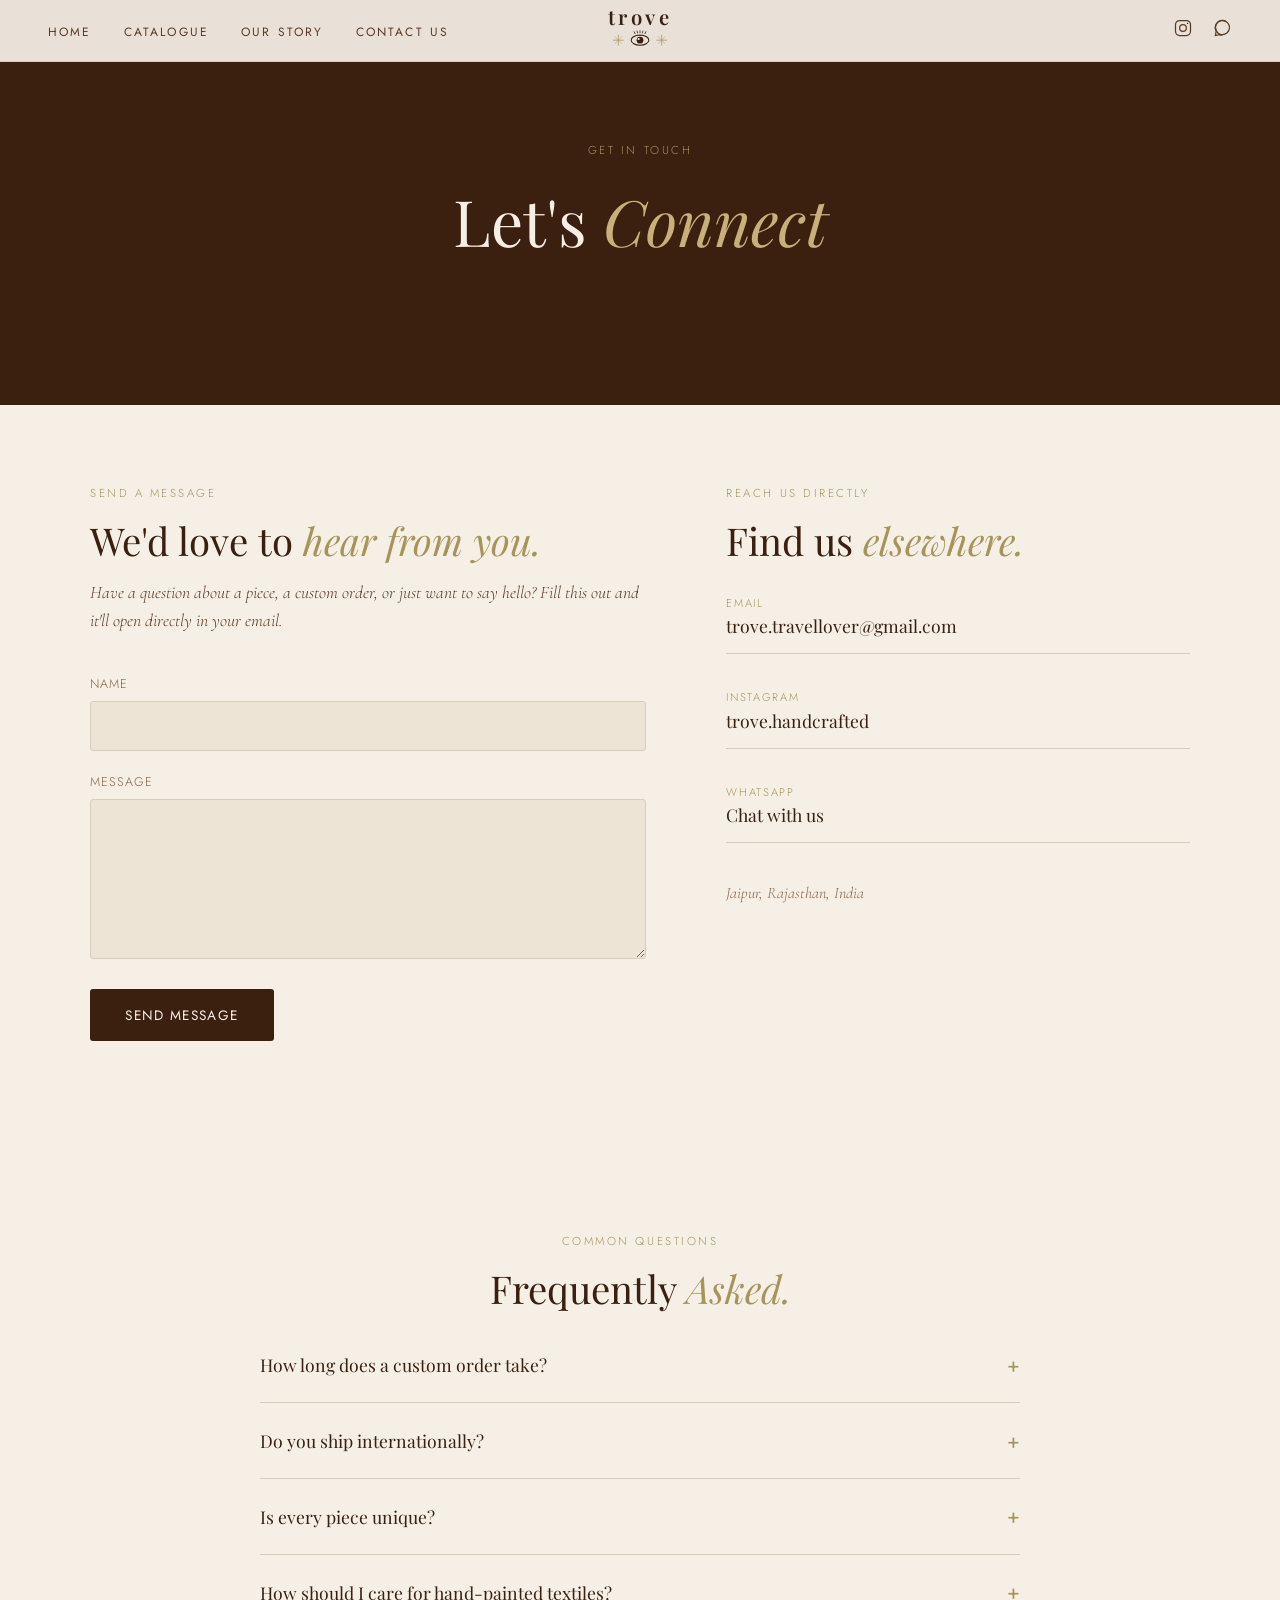
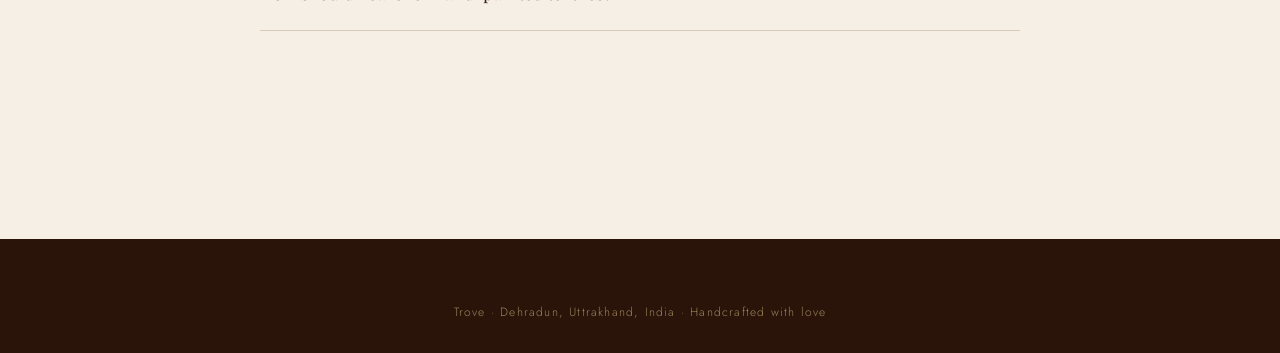
==== contact.html @ 2170daee "Trove website" ====
<!DOCTYPE html>
<html lang="en">

<head>
    <meta charset="UTF-8">
    <meta name="viewport" content="width=device-width, initial-scale=1.0">
    <title>Contact — Trove</title>
    <link
        href="https://fonts.googleapis.com/css2?family=Playfair+Display:ital,wght@0,400;0,500;0,600;1,400;1,500&family=Cormorant+Garamond:ital@0;1&family=Jost:wght@300;400;500&display=swap"
        rel="stylesheet">
    <link rel="stylesheet" href="css/style.css">
</head>

<body>

    <nav>
        <div class="nav-left">
            <button class="hamburger" onclick="toggleMenu()" aria-label="Menu">
                <span></span><span></span><span></span>
            </button>
            <ul class="nav-links">
                <li><a href="index.html">Home</a></li>
                <li><a href="shop.html">Catalogue</a></li>
                <li><a href="about.html">Our Story</a></li>
                <li><a href="contact.html">Contact us</a></li>
            </ul>
        </div>
        <div class="nav-logo">
            <svg viewBox="0 0 190 68" xmlns="http://www.w3.org/2000/svg" fill="none">
                <text x="95" y="30" text-anchor="middle" font-family="'Playfair Display', serif" font-size="30"
                    font-weight="600" fill="#3B1F0F" letter-spacing="5">trove</text>
                <ellipse cx="95" cy="52" rx="13" ry="7.5" stroke="#3B1F0F" stroke-width="1.6" />
                <circle cx="95" cy="52" r="5" fill="#3B1F0F" />
                <circle cx="93" cy="50.2" r="1.5" fill="white" />
                <line x1="88" y1="43" x2="86" y2="39" stroke="#3B1F0F" stroke-width="1.2" />
                <line x1="91.5" y1="42" x2="90.5" y2="38" stroke="#3B1F0F" stroke-width="1.2" />
                <line x1="95" y1="41.5" x2="95" y2="37.5" stroke="#3B1F0F" stroke-width="1.2" />
                <line x1="98.5" y1="42" x2="99.5" y2="38" stroke="#3B1F0F" stroke-width="1.2" />
                <line x1="102" y1="43" x2="104" y2="39" stroke="#3B1F0F" stroke-width="1.2" />
                <g transform="translate(63,52)">
                    <line x1="0" y1="-8" x2="0" y2="8" stroke="#A8945A" stroke-width="1.1" />
                    <line x1="-8" y1="0" x2="8" y2="0" stroke="#A8945A" stroke-width="1.1" />
                    <line x1="-5.5" y1="-5.5" x2="5.5" y2="5.5" stroke="#A8945A" stroke-width="0.7" />
                    <line x1="5.5" y1="-5.5" x2="-5.5" y2="5.5" stroke="#A8945A" stroke-width="0.7" />
                </g>
                <g transform="translate(127,52)">
                    <line x1="0" y1="-8" x2="0" y2="8" stroke="#A8945A" stroke-width="1.1" />
                    <line x1="-8" y1="0" x2="8" y2="0" stroke="#A8945A" stroke-width="1.1" />
                    <line x1="-5.5" y1="-5.5" x2="5.5" y2="5.5" stroke="#A8945A" stroke-width="0.7" />
                    <line x1="5.5" y1="-5.5" x2="-5.5" y2="5.5" stroke="#A8945A" stroke-width="0.7" />
                </g>
            </svg>
        </div>
        <div class="nav-right">
            <a href="https://www.instagram.com/trove.handcrafted?igsh=MTFneTEycXBneXQxdQ==" target="_blank"
                aria-label="Trove on Instagram">
                <svg class="nav-icon" viewBox="0 0 24 24" fill="none" stroke="currentColor" stroke-width="1.8">
                    <rect x="3" y="3" width="18" height="18" rx="5" />
                    <circle cx="12" cy="12" r="4" />
                    <circle cx="17.5" cy="6.5" r="0.8" fill="currentColor" stroke="none" />
                </svg>
            </a>
            <a href="https://wa.me/917217092030" target="_blank" aria-label="Trove on WhatsApp">
                <svg class="nav-icon" viewBox="0 0 24 24" fill="none" stroke="currentColor" stroke-width="1.8">
                    <path d="M21 11.5a8.5 8.5 0 1 1-3.8-7.1" />
                    <path d="M21 11.5c0-4.7-3.8-8.5-8.5-8.5a8.5 8.5 0 0 0-7.4 12.7L4 21l5.4-1.1a8.5 8.5 0 0 0 3.1.6" />

                </svg>
            </a>
        </div>
    </nav>

    <div class="mobile-menu" id="mobileMenu">
        <a href="index.html">Home</a>
        <a href="shop.html">Catalogue</a>
        <a href="about.html">Our Story</a>
        <a href="contact.html">Contact us</a>
    </div>

    <section class="contact-hero">
        <span class="contact-hero-eyebrow">Get in Touch</span>
        <h1 class="contact-hero-title">Let's <em>Connect</em></h1>
    </section>

    <main class="contact-page">

        <div class="contact-grid">

            <div class="contact-form-col">
                <span class="contact-label">Send a Message</span>
                <h2 class="contact-heading">We'd love to <em>hear from you.</em></h2>
                <p class="contact-intro">Have a question about a piece, a custom order, or just want to say hello? Fill
                    this out and it'll open directly in your email.</p>

                <form id="contactForm" class="contact-form">
                    <div class="form-group">
                        <label for="contactName">Name</label>
                        <input type="text" id="contactName" name="name" required>
                    </div>

                    <!-- <div class="form-group">
                        <label for="contactEmail">Your Email</label>
                        <input type="email" id="contactEmail" name="email" required>
                    </div> -->

                    <div class="form-group">
                        <label for="contactMessage">Message</label>
                        <textarea id="contactMessage" name="message" rows="6" required></textarea>
                    </div>

                    <button type="submit" class="contact-submit-btn">Send Message</button>
                </form>
            </div>

            <div class="contact-info-col">
                <span class="contact-label">Reach Us Directly</span>
                <h2 class="contact-heading">Find us <em>elsewhere.</em></h2>

                <div class="contact-links">
                    <a href="mailto:trove.travellover@gmail.com" class="contact-link-item">
                        <span class="contact-link-label">Email</span>
                        <span class="contact-link-value">trove.travellover@gmail.com</span>
                    </a>

                    <a href="https://www.instagram.com/trove.handcrafted?igsh=MTFneTEycXBneXQxdQ==" target="_blank"
                        class="contact-link-item">
                        <span class="contact-link-label">Instagram</span>
                        <span class="contact-link-value">trove.handcrafted</span>
                    </a>

                    <a href="https://wa.me/917217092030" target="_blank" class="contact-link-item">
                        <span class="contact-link-label">WhatsApp</span>
                        <span class="contact-link-value">Chat with us</span>
                    </a>
                </div>

                <p class="contact-location">Jaipur, Rajasthan, India</p>
            </div>

        </div>

        <section class="faq-section">
            <span class="contact-label" style="text-align:center; display:block;">Common Questions</span>
            <h2 class="contact-heading faq-heading">Frequently <em>Asked.</em></h2>

            <div class="faq-list">

                <div class="faq-item">
                    <button class="faq-question">
                        <span>How long does a custom order take?</span>
                        <span class="faq-icon">+</span>
                    </button>
                    <div class="faq-answer">
                        <p>Each custom piece is handcrafted with care. Custom orders typically take 2-3 weeks to
                            complete, depending on the design, level of detail and current order
                            volume. We'll always confirm an estimated timeline with you before starting.</p>
                    </div>
                </div>

                <div class="faq-item">
                    <button class="faq-question">
                        <span>Do you ship internationally?</span>
                        <span class="faq-icon">+</span>
                    </button>
                    <div class="faq-answer">
                        <p>Yes, we ship across India and internationally. Shipping costs and timelines vary by location
                            and are calculated at checkout
                            - reach out to us directly and we'll share the details for your area.</p>
                    </div>
                </div>

                <div class="faq-item">
                    <button class="faq-question">
                        <span>Is every piece unique?</span>
                        <span class="faq-icon">+</span>
                    </button>
                    <div class="faq-answer">
                        <p>Absolutely. Every Trove piece is hand-painted and handcrafted, so slight variations in color
                            and brushstrokes make each creation one of a kind.</p>
                    </div>
                </div>

                <div class="faq-item">
                    <button class="faq-question">
                        <span>How should I care for hand-painted textiles?</span>
                        <span class="faq-icon">+</span>
                    </button>
                    <div class="faq-answer">
                        <p>We recommend gentle spot cleaning or hand washing with mild detergent. Avoid harsh chemicals
                            and bleach. Also avoid direct sunlight for long
                            periods and always air dry in shade to preserve the colours and print.</p>
                    </div>
                </div>

            </div>
        </section>

    </main>

    <footer>
        <p class="contact-footer-text">Trove · Dehradun, Uttrakhand, India · Handcrafted with love</p>
    </footer>

    <script src="js/main.js"></script>
    <script>
        document.getElementById('contactForm').addEventListener('submit', function (e) {
            e.preventDefault();

            const name = document.getElementById('contactName').value;
            const email = document.getElementById('contactEmail').value;
            const message = document.getElementById('contactMessage').value;

            const subject = `New message from ${name} via Trove website`;
            const body = `Name: ${name}\nEmail: ${email}\n\nMessage:\n${message}`;

            const mailtoLink = `mailto:hello@trove-placeholder.com?subject=${encodeURIComponent(subject)}&body=${encodeURIComponent(body)}`;

            window.location.href = mailtoLink;
        });
    </script>

    <script>
        document.querySelectorAll('.faq-question').forEach(button => {
            button.addEventListener('click', () => {
                const item = button.closest('.faq-item');
                const isOpen = item.classList.contains('open');

                // Close any other open FAQ item first (optional accordion-style behavior)
                document.querySelectorAll('.faq-item.open').forEach(openItem => {
                    if (openItem !== item) openItem.classList.remove('open');
                });

                item.classList.toggle('open', !isOpen);
            });
        });
    </script>

</body>

</html>
---- css/style.css ----
*,
  *::before,
  *::after {
      box-sizing: border-box;
      margin: 0;
      padding: 0;
  }

  :root {
      --brown: #3B1F0F;
      --brown-mid: #5C3A20;
      --brown-light: #8B6344;
      --cream: #F5EFE6;
      --cream-dark: #EDE4D5;
      --cream-deeper: #D9CCBA;
      --gold: #A8945A;
      --gold-light: #C9B07A;
      --mauve: #8B5E6E;
      --mauve-dark: #6B3F50;
      --blush: #D4A898;
      --blush-light: #EDD5CA;
      --text-dark: #2A140A;
      --text-mid: #5C3A20;
      --text-muted: #8B6344;
  }

  html,
  body {
      overflow-x: hidden;
      max-width: 100%;
  }

  html {
      scroll-behavior: smooth;
  }

  body {
      background: var(--cream);
      color: var(--text-dark);
      font-family: 'Jost', sans-serif;
      font-weight: 300;
      overflow-x: hidden;
  }

  /* NAV */
  nav {
      position: fixed;
      top: 0;
      left: 0;
      right: 0;
      z-index: 100;
      display: flex;
      align-items: center;
      justify-content: space-between;
      padding: 1.1rem 3rem;
      background: rgba(245, 239, 230, 0.94);
      backdrop-filter: blur(10px);
      border-bottom: 1px solid var(--cream-deeper);
  }

  .nav-links {
      display: flex;
      gap: 2rem;
      list-style: none;
  }

  .nav-links a {
      text-decoration: none;
      font-family: 'Jost', sans-serif;
      font-weight: 400;
      font-size: 0.75rem;
      letter-spacing: 0.18em;
      text-transform: uppercase;
      color: var(--brown-mid);
      transition: color 0.3s;
  }

  .nav-links a:hover {
      color: var(--gold);
  }

  .nav-logo {
      position: absolute;
      left: 50%;
      transform: translateX(-50%);
  }

  .nav-logo svg {
      height: 46px;
      width: auto;
  }

  .nav-right {
      display: flex;
      gap: 1.2rem;
      align-items: center;
  }

  .nav-icon {
      width: 20px;
      height: 20px;
      stroke: var(--brown-mid);
      stroke-width: 1.5;
      fill: none;
      cursor: pointer;
      transition: stroke 0.3s;
  }

  .nav-icon:hover {
      stroke: var(--gold);
  }

  .hamburger {
      display: none;
      flex-direction: column;
      gap: 5px;
      cursor: pointer;
      padding: 4px;
      background: none;
      border: none;
  }

  .hamburger span {
      display: block;
      width: 22px;
      height: 1.5px;
      background: var(--brown-mid);
      transition: all 0.3s;
  }

  .mobile-menu {
      display: none;
      position: fixed;
      top: 72px;
      left: 0;
      right: 0;
      background: var(--cream);
      border-top: 1px solid var(--cream-deeper);
      padding: 1.5rem 2rem 2rem;
      z-index: 99;
      flex-direction: column;
      gap: 0;
  }

  .mobile-menu.open {
      display: flex;
  }

  .mobile-menu a {
      text-decoration: none;
      font-family: 'Jost', sans-serif;
      font-size: 0.88rem;
      letter-spacing: 0.15em;
      text-transform: uppercase;
      color: var(--brown-mid);
      padding: 0.9rem 0;
      border-bottom: 1px solid var(--cream-deeper);
  }

  /* HERO */
  .hero::before {
      content: '';
      position: absolute;
      inset: 0;
      background: var(--brown);
      z-index: 1;
  }




  .hero {
      min-height: 100vh;
      position: relative;
      display: grid;
      grid-template-columns: 1fr;
      padding-top: 0;
  }

  .hero-left {
      min-height: 100vh;
      width: 100%;
      display: flex;
      flex-direction: column;
      justify-content: center;
      align-items: center;
      text-align: center;
      position: relative;
      z-index: 2;
      padding: 8rem 4rem 6rem 5rem;
      overflow: hidden;
  }




  /* .hero-left::before {
      content: '';
      position: absolute;
      top: -80px;
      right: -80px;
      width: 340px;
      height: 340px;
      border-radius: 50%;
      background: var(--brown-mid);
      opacity: 0.35;
  } */

  .hero-eyebrow {
      font-family: 'Jost', sans-serif;
      font-weight: 400;
      font-size: 0.68rem;
      letter-spacing: 0.35em;
      text-transform: uppercase;
      color: var(--gold-light);
      margin-bottom: 1.4rem;
      position: relative;
      z-index: 1;
  }

  .hero-title {
      font-family: 'Playfair Display', serif;
      font-weight: 400;
      font-size: clamp(4rem, 5.5vw, 5.5rem);
      line-height: 1.1;
      color: var(--cream);
      margin-bottom: 1.8rem;
      position: relative;
      z-index: 1;
  }

  .hero-title em {
      font-style: italic;
      color: var(--gold-light);
  }

  .hero-desc {
      font-family: 'Cormorant Garamond', serif;
      font-size: 1.15rem;
      line-height: 1.85;
      color: rgba(245, 239, 230, 0.68);
      max-width: 360px;
      margin-bottom: 2.8rem;
      position: relative;
      z-index: 1;
  }

  .btn-outline {
      display: inline-block;
      padding: 0.85rem 2.5rem;
      background: transparent;
      border: 1px solid var(--gold);
      color: var(--gold-light);
      font-family: 'Jost', sans-serif;
      font-weight: 400;
      font-size: 0.72rem;
      letter-spacing: 0.22em;
      text-transform: uppercase;
      text-decoration: none;
      cursor: pointer;
      transition: all 0.4s;
      position: relative;
      z-index: 1;
  }

  .btn-outline:hover {
      background: var(--gold);
      color: var(--brown);
  }

  .btn-dark {
      display: inline-block;
      padding: 0.85rem 2.5rem;
      background: var(--brown);
      color: var(--cream);
      font-family: 'Jost', sans-serif;
      font-weight: 400;
      font-size: 0.72rem;
      letter-spacing: 0.22em;
      text-transform: uppercase;
      text-decoration: none;
      cursor: pointer;
      transition: all 0.4s;
      border: none;
  }

  .btn-dark:hover {
      background: var(--brown-mid);
  }

  /* Hero image side */
  .hero-right {
      position: relative;
      overflow: hidden;
  }

  .hero-right img {
      width: 100%;
      height: 100%;
      object-fit: cover;
      object-position: center;
      display: block;
  }

  .hero-label {
      position: absolute;
      bottom: 2.5rem;
      left: 2.5rem;
      right: 2.5rem;
      background: rgba(59, 31, 15, 0.82);
      backdrop-filter: blur(4px);
      padding: 1.2rem 1.5rem;
  }

  .hero-label-name {
      font-family: 'Playfair Display', serif;
      font-size: 1.1rem;
      color: var(--cream);
      margin-bottom: 0.2rem;
  }

  .hero-label-detail {
      font-family: 'Jost', sans-serif;
      font-size: 0.68rem;
      letter-spacing: 0.15em;
      text-transform: uppercase;
      color: var(--gold-light);
  }

  /* MARQUEE */
  .marquee-strip {
      background: #A8945A;
      padding: 0.9rem 0;
      overflow: hidden;
      white-space: nowrap;
      width: 100%;
      max-width: 100vw;
  }

  .marquee-inner {
      display: inline-flex;
      animation: marquee 20s linear infinite;
  }

  .marquee-item {
      font-family: 'Cormorant Garamond', serif;
      font-size: 0.95rem;
      font-style: italic;
      color: #3B1F0F;
      letter-spacing: 0.05em;
      padding: 0 2.5rem;
  }

  .marquee-dot {
      color: #3B1F0F;
      padding: 0 0.4rem;
      font-size: 0.55rem;
      vertical-align: middle;
  }

  @keyframes marquee {
      from {
          transform: translateX(0);
      }

      to {
          transform: translateX(-50%);
      }
  }

  /* COMMONS */
  section {
      padding: 6rem 0;
  }

  .container {
      max-width: 1200px;
      margin: 0 auto;
      padding: 0 2rem;
  }

  .section-header {
      text-align: center;
      margin-bottom: 4rem;
  }

  .section-eyebrow {
      font-family: 'Jost', sans-serif;
      font-size: 0.66rem;
      letter-spacing: 0.32em;
      text-transform: uppercase;
      color: var(--gold);
      margin-bottom: 0.9rem;
      display: block;
  }

  .section-title {
      font-family: 'Playfair Display', serif;
      font-weight: 400;
      font-size: clamp(1.8rem, 3.5vw, 2.8rem);
      color: var(--brown);
      line-height: 1.2;
  }

  .section-title em {
      font-style: italic;
      color: var(--brown-light);
  }

  .section-title span {
      display: block;
  }

  @media (max-width:768px) {

      .line1 {
          font-size: 1.15rem;
      }

      .line2 {
          font-size: 1.6rem;
      }

  }

  /* COLLECTIONS */
  .collections {
      background: var(--cream);
  }

  .collections-grid {
      display: grid;
      grid-template-columns: repeat(5, 1fr);
      gap: 1.5rem;
  }

  .collection-card {
      position: relative;
      overflow: hidden;
      cursor: pointer;
  }

  .collection-card-img {
      aspect-ratio: 3/4;
      overflow: hidden;
      position: relative;
  }

  .collection-card-img img {
      width: 100%;
      height: 100%;
      object-fit: cover;
      object-position: center;
      transition: transform 0.6s ease;
      display: block;
  }

  .collection-card:hover .collection-card-img img {
      transform: scale(1.05);
  }

  @media (max-width: 900px) {
      .collections-grid {
          grid-template-columns: repeat(2, 1fr);
          gap: 1rem;
      }
  }

  .collection-card-overlay {
      position: absolute;
      bottom: 0;
      left: 0;
      right: 0;
      padding: 3rem 1.5rem 1.5rem;
      background: linear-gradient(to top, rgba(42, 20, 10, 0.88) 0%, transparent 100%);
      color: var(--cream);
  }

  .card-category {
      font-family: 'Jost', sans-serif;
      font-size: 0.62rem;
      letter-spacing: 0.25em;
      text-transform: uppercase;
      color: var(--gold-light);
      margin-bottom: 0.35rem;
  }

  .card-name {
      font-family: 'Playfair Display', serif;
      font-size: 1.35rem;
      font-weight: 400;
      margin-bottom: 0.25rem;
  }

  .card-count {
      font-family: 'Jost', sans-serif;
      font-size: 0.68rem;
      color: rgba(245, 239, 230, 0.55);
      letter-spacing: 0.1em;
  }



  /* FEATURED */
  .featured {
      background: var(--cream-dark);
  }

  .featured-inner {
      display: grid;
      grid-template-columns: 1fr 1fr;
      gap: 5rem;
      align-items: center;
  }

  .featured-img-wrap {
      position: relative;
  }

  .featured-main-img {
      aspect-ratio: 4/5;
      overflow: hidden;
      position: relative;
  }

  .featured-main-img img {
      width: 100%;
      height: 100%;
      object-fit: cover;
      object-position: center;
      display: block;
  }

  .featured-badge {
      position: absolute;
      top: 2rem;
      left: -1rem;
      background: var(--gold);
      color: var(--brown);
      padding: 0.55rem 1.2rem;
      font-family: 'Jost', sans-serif;
      font-size: 0.62rem;
      font-weight: 500;
      letter-spacing: 0.2em;
      text-transform: uppercase;
      z-index: 2;
  }

  .featured-accent {
      position: absolute;
      bottom: -2rem;
      right: -2rem;
      width: 48%;
      aspect-ratio: 1;
      overflow: hidden;
      border: 4px solid var(--cream-dark);
  }

  .featured-accent img {
      width: 100%;
      height: 100%;
      object-fit: cover;
      display: block;
  }

  .featured-content {
      padding-right: 1rem;
  }

  .featured-content .section-eyebrow {
      text-align: left;
  }

  .featured-content .section-title {
      text-align: left;
      margin-bottom: 1.5rem;
  }

  .featured-desc {
      font-family: 'Cormorant Garamond', serif;
      font-size: 1.15rem;
      line-height: 1.85;
      color: var(--text-mid);
      margin-bottom: 2rem;
  }

  .featured-details {
      display: grid;
      grid-template-columns: 1fr 1fr;
      gap: 1rem;
      margin-bottom: 2.5rem;
  }

  .detail-item {
      border-left: 2px solid var(--gold);
      padding-left: 1rem;
  }

  .detail-label {
      font-family: 'Jost', sans-serif;
      font-size: 0.62rem;
      letter-spacing: 0.2em;
      text-transform: uppercase;
      color: var(--text-muted);
      margin-bottom: 0.2rem;
  }

  .detail-value {
      font-family: 'Cormorant Garamond', serif;
      font-size: 1rem;
      color: var(--brown);
  }

  /* PRODUCTS */
  .products {
      background: var(--cream);
  }

  .products-grid {
      display: grid;
      grid-template-columns: repeat(4, 1fr);
      gap: 2rem;
  }

  .product-card {
      cursor: pointer;
  }

  .product-img {
      aspect-ratio: 1;
      overflow: hidden;
      margin-bottom: 1rem;
      position: relative;
  }

  .product-img img {
      width: 100%;
      height: 100%;
      object-fit: cover;
      object-position: center;
      display: block;
      transition: transform 0.5s ease;
  }

  .product-card:hover .product-img img {
      transform: scale(1.06);
  }

  .product-tag {
      position: absolute;
      top: 0.8rem;
      left: 0.8rem;
      background: var(--gold);
      color: var(--brown);
      font-family: 'Jost', sans-serif;
      font-size: 0.58rem;
      font-weight: 500;
      letter-spacing: 0.15em;
      text-transform: uppercase;
      padding: 0.3rem 0.65rem;
      z-index: 1;
  }

  .product-name {
      font-family: 'Playfair Display', serif;
      font-size: 0.98rem;
      font-weight: 400;
      color: var(--brown);
      margin-bottom: 0.2rem;
  }

  .product-material {
      font-family: 'Jost', sans-serif;
      font-size: 0.68rem;
      letter-spacing: 0.08em;
      color: var(--text-muted);
      margin-bottom: 0.5rem;
  }

  .product-price {
      font-family: 'Cormorant Garamond', serif;
      font-size: 1.05rem;
      color: var(--brown);
  }

  /* STORY */
  .story {
      background: var(--brown);
      color: var(--cream);
  }

  .story-inner {
      display: grid;
      grid-template-columns: 1fr 1.1fr;
      gap: 6rem;
      align-items: center;
  }

  .story-text .section-eyebrow {
      color: var(--gold-light);
      text-align: left;
  }

  .story-text .section-title {
      color: var(--cream);
      text-align: left;
      margin-bottom: 1.5rem;
  }

  .story-text .section-title em {
      color: var(--gold-light);
  }

  .story-body {
      font-family: 'Cormorant Garamond', serif;
      font-size: 1.1rem;
      line-height: 1.9;
      color: rgba(245, 239, 230, 0.72);
      margin-bottom: 1.5rem;
  }

  .story-pull {
      font-family: 'Playfair Display', serif;
      font-size: 1.4rem;
      font-style: italic;
      line-height: 1.45;
      color: var(--gold-light);
      border-left: 2px solid var(--gold);
      padding-left: 1.5rem;
      margin: 2rem 0;
  }

  .story-stats {
      display: grid;
      grid-template-columns: repeat(3, 1fr);
      gap: 2rem;
      margin-top: 3rem;
      border-top: 1px solid rgba(245, 239, 230, 0.15);
      padding-top: 2.5rem;
  }

  .stat-num {
      font-family: 'Playfair Display', serif;
      font-size: 2.2rem;
      color: var(--gold-light);
      margin-bottom: 0.3rem;
  }

  .stat-label {
      font-family: 'Jost', sans-serif;
      font-size: 0.66rem;
      letter-spacing: 0.2em;
      text-transform: uppercase;
      color: rgba(245, 239, 230, 0.45);
  }

  .story-mosaic {
      display: grid;
      grid-template-columns: 1fr 1fr;
      grid-template-rows: 280px 200px;
      gap: 1rem;
  }

  .mosaic-item {
      overflow: hidden;
  }

  .mosaic-item img {
      width: 100%;
      height: 100%;
      object-fit: cover;
      display: block;
      transition: transform 0.5s;
  }

  .mosaic-item:hover img {
      transform: scale(1.04);
  }

  .mosaic-item:first-child {
      grid-row: span 2;
  }

  /* PROCESS */
  .process {
      background: var(--cream-dark);
  }

  .process-steps {
      display: grid;
      grid-template-columns: repeat(4, 1fr);
      gap: 2rem;
      margin-top: 3rem;
  }

  .process-step {
      text-align: center;
      position: relative;
  }

  .process-step:not(:last-child)::after {
      content: '';
      position: absolute;
      top: 2rem;
      right: -1rem;
      width: 2rem;
      height: 1px;
      background: var(--gold);
  }

  .step-number {
      width: 60px;
      height: 60px;
      border: 1px solid var(--gold);
      border-radius: 50%;
      display: flex;
      align-items: center;
      justify-content: center;
      margin: 0 auto 1.5rem;
      font-family: 'Playfair Display', serif;
      font-size: 1.2rem;
      color: var(--gold);
  }

  .step-title {
      font-family: 'Playfair Display', serif;
      font-size: 1rem;
      color: var(--brown);
      margin-bottom: 0.75rem;
  }

  .step-desc {
      font-family: 'Jost', sans-serif;
      font-size: 0.78rem;
      line-height: 1.75;
      color: var(--text-muted);
  }



  /* Mobile */
  @media (max-width: 768px) {

      .process-steps {
          grid-template-columns: repeat(2, 1fr);
          gap: 2rem 0.8rem;
      }

      /* Remove the connecting lines */
      .process-step::after {
          display: none;
      }

      .process-step {

          padding: 0 .4rem;

      }

      /* Slightly smaller circle */
      .step-number {
          width: 48px;
          height: 48px;
          font-size: 1rem;
          margin-bottom: 1rem;
      }

      .step-title {
          font-size: 0.95rem;
      }

      .step-desc {
          font-size: 0.72rem;
          line-height: 1.6;
      }
  }




  /* TESTIMONIALS */
  .testimonials {
      background: var(--cream);
  }

  .testimonials-grid {
      display: grid;
      grid-template-columns: repeat(3, 1fr);
      gap: 2rem;
  }

  .testimonial-card {
      background: var(--cream-dark);
      padding: 2rem;
      border-bottom: 3px solid var(--gold);
  }

  .testimonial-stars {
      color: var(--gold);
      font-size: 0.78rem;
      letter-spacing: 0.1em;
      margin-bottom: 1rem;
  }

  .testimonial-text {
      font-family: 'Cormorant Garamond', serif;
      font-size: 1.05rem;
      font-style: italic;
      line-height: 1.8;
      color: var(--brown-mid);
      margin-bottom: 1.5rem;
  }

  .testimonial-author {
      font-family: 'Jost', sans-serif;
      font-size: 0.7rem;
      letter-spacing: 0.15em;
      text-transform: uppercase;
      color: var(--text-muted);
  }

  /* NEWSLETTER */
  .newsletter {
      background: var(--brown);
      padding: 5rem 0;
      text-align: center;
  }

  .newsletter .section-eyebrow {
      color: var(--gold-light);
  }

  .newsletter .section-title {
      color: var(--cream);
      margin-bottom: 1.2rem;
  }

  .newsletter-sub {
      font-family: 'Cormorant Garamond', serif;
      font-size: 1.1rem;
      color: rgba(245, 239, 230, 0.62);
      margin-bottom: 2.5rem;
  }

  .newsletter-form {
      display: flex;
      max-width: 480px;
      margin: 0 auto;
      border: 1px solid rgba(168, 148, 90, 0.5);
  }

  .newsletter-form input {
      flex: 1;
      background: transparent;
      border: none;
      outline: none;
      padding: 1rem 1.5rem;
      font-family: 'Jost', sans-serif;
      font-size: 0.84rem;
      color: var(--cream);
      letter-spacing: 0.05em;
  }

  .newsletter-form input::placeholder {
      color: rgba(245, 239, 230, 0.38);
  }

  .newsletter-form button {
      background: var(--gold);
      border: none;
      padding: 1rem 1.8rem;
      font-family: 'Jost', sans-serif;
      font-size: 0.68rem;
      font-weight: 500;
      letter-spacing: 0.22em;
      text-transform: uppercase;
      color: var(--brown);
      cursor: pointer;
      transition: background 0.3s;
  }

  .newsletter-form button:hover {
      background: var(--gold-light);
  }

  .newsletter-text {
      font-size: 1.1rem;
  }

  @media (max-width:768px) {
      .newsletter-text {
          font-size: 0.65rem;
          line-height: 1.5;
      }



      .newsletter .btn-outline {
          padding: 0.8rem 2rem;
          font-size: 0.6rem;
      }

  }


  /* FOOTER */
  footer {
      background: var(--text-dark);
      color: rgba(245, 239, 230, 0.55);
      padding: 4rem 0 2rem;
  }

  .footer-grid {
      display: grid;
      grid-template-columns: 1.5fr 1fr 1fr 1fr;
      gap: 3rem;
      margin-bottom: 3rem;
  }

  .footer-brand-desc {
      font-family: 'Cormorant Garamond', serif;
      font-size: 1rem;
      line-height: 1.8;
      color: rgba(245, 239, 230, 0.45);
      margin-top: 1.2rem;
  }

  .footer-col-title {
      font-family: 'Jost', sans-serif;
      font-size: 0.63rem;
      letter-spacing: 0.25em;
      text-transform: uppercase;
      color: var(--gold-light);
      margin-bottom: 1.2rem;
  }

  .footer-links {
      list-style: none;
  }

  .footer-links li {
      margin-bottom: 0.65rem;
  }

  .footer-links a {
      text-decoration: none;
      font-family: 'Jost', sans-serif;
      font-size: 0.82rem;
      color: rgba(245, 239, 230, 0.45);
      transition: color 0.3s;
  }

  .footer-links a:hover {
      color: var(--gold-light);
  }

  .footer-bottom {
      border-top: 1px solid rgba(245, 239, 230, 0.1);
      padding-top: 2rem;
      display: flex;
      justify-content: space-between;
      align-items: center;
      font-family: 'Jost', sans-serif;
      font-size: 0.7rem;
      color: rgba(245, 239, 230, 0.28);
  }

  .about-footer {
      background: var(--text-dark);
      padding: 2.5rem 3rem;
      text-align: center;
  }

  .about-footer-text {
      font-family: 'Jost', sans-serif;
      font-size: 0.75rem;
      color: var(--gold-light);
      letter-spacing: 0.1em;
      opacity: 0.7;
  }

  .product-footer-text {
      font-family: 'Jost', sans-serif;
      font-size: 0.75rem;
      color: var(--gold-light);
      letter-spacing: 0.1em;
      opacity: 0.7;
      text-align: center;
  }

  .contact-footer-text {
      font-family: 'Jost', sans-serif;
      font-size: 0.75rem;
      color: var(--gold-light);
      letter-spacing: 0.1em;
      opacity: 0.7;
      text-align: center;
  }

  .shop-footer-text {
      font-family: 'Jost', sans-serif;
      font-size: 0.75rem;
      color: var(--gold-light);
      letter-spacing: 0.1em;
      opacity: 0.7;
      text-align: center;
  }

  @media (max-width: 640px) {

      .footer-grid {
          display: grid;
          grid-template-columns: repeat(2, 1fr);
          gap: 2rem 1.5rem;
          align-items: start;
      }

      /* Brand section spans the full width */
      .footer-grid>div:first-child {
          grid-column: 1 / -1;
          margin-bottom: 1rem;
      }

      /* Help starts on a new row */
      .footer-grid>div:last-child {
          grid-column: 1;
      }

      .footer-bottom {
          margin-top: 2rem;
      }
  }

  @media (max-width:480px) {

      footer {
          padding: 1.2rem 1rem;
          font-size: 0.75rem;
      }

      .footer-bottom {

          gap: 0.3rem;
      }

      .footer-bottom p {
          margin: 0;
          line-height: 1.35;
      }

      .about-footer {
          padding: 1.2rem 1rem;
      }

      .about-footer-text {
          font-size: 0.75rem;
          letter-spacing: 0.05em;
      }

  }

  /* ANIMATIONS */
  .fade-up {
      opacity: 0;
      transform: translateY(24px);
      transition: opacity 0.7s ease, transform 0.7s ease;
  }

  .fade-up.visible {
      opacity: 1;
      transform: translateY(0);
  }

  .fade-up:nth-child(2) {
      transition-delay: 0.1s;
  }

  .fade-up:nth-child(3) {
      transition-delay: 0.2s;
  }

  .fade-up:nth-child(4) {
      transition-delay: 0.3s;
  }

  /* RESPONSIVE */
  @media (max-width: 1024px) {
      nav {
          padding: 1.1rem 2rem;
      }

      .nav-links {
          display: none;
      }

      .hamburger {
          display: flex;
      }

      .hero {
          grid-template-columns: 1fr;
          min-height: auto;
      }

      .hero-left {
          padding: 6rem 2.5rem 4rem;
      }

      .hero-right {
          min-height: 60vw;
      }

      .collections-grid {
          grid-template-columns: repeat(2, 1fr);
      }

      .products-grid {
          grid-template-columns: repeat(2, 1fr);
      }

      .featured-inner {
          grid-template-columns: 1fr;
          gap: 3rem;
      }

      .featured-accent {
          display: none;
      }

      .story-inner {
          grid-template-columns: 1fr;
          gap: 3rem;
      }

      .story-mosaic {
          grid-template-rows: 220px 160px;
      }

      .story-stats {
          grid-template-columns: repeat(3, 1fr);
      }

      .process-steps {
          grid-template-columns: repeat(2, 1fr);
      }

      .process-step:not(:last-child)::after {
          display: none;
      }

      .testimonials-grid {
          grid-template-columns: 1fr 1fr;
      }

      .footer-grid {
          grid-template-columns: 1fr 1fr;
      }
  }

  @media (max-width: 640px) {
      section {
          padding: 4rem 0;
      }



      .products-grid {
          grid-template-columns: repeat(2, 1fr);
          gap: 1.2rem;
      }

      .testimonials-grid {
          grid-template-columns: 1fr;
      }

      /* .process-steps {
          grid-template-columns: 1fr;
      } */

      /* .footer-grid {
          grid-template-columns: 1fr;
      }

      .footer-bottom {
          flex-direction: column;
          gap: 0.5rem;
          text-align: center;
      } */

      .story-stats {
          grid-template-columns: 1fr;
          gap: 1.5rem;
      }

      .featured-details {
          grid-template-columns: 1fr;
      }

      .newsletter-form {
          flex-direction: column;
      }

      .story-mosaic {
          grid-template-columns: 1fr;
          grid-template-rows: auto;
      }

      .mosaic-item:first-child {
          grid-row: span 1;
          aspect-ratio: 4/3;
      }

      .mosaic-item {
          aspect-ratio: 4/3;
      }
  }

  /* ARTISAN INTERACTIVE */
  .artisan-section {
      padding: 6rem 3rem;
      background: var(--brown);
      text-align: center;
  }

  .artisan-wrap {
      position: relative;
      width: 480px;
      max-width: 100%;
      height: 420px;
      margin: 0 auto;
      cursor: pointer;
  }

  .brush-hand {
      transform-box: fill-box;
      transform-origin: 50% 100%;
      animation: idleBreathe 3.6s ease-in-out infinite;
  }

  @keyframes idleBreathe {

      0%,
      100% {
          transform: translateY(0);
      }

      50% {
          transform: translateY(2px);
      }
  }

  .artisan-wrap.painting .brush-hand {
      animation: paintDip 2.1s ease-in-out 1;
  }

  @keyframes paintDip {
      0% {
          transform: translate(0, 0) rotate(0deg);
      }

      22% {
          transform: translate(8px, 18px) rotate(8deg);
      }

      38% {
          transform: translate(8px, 18px) rotate(8deg);
      }

      55% {
          transform: translate(-58px, -32px) rotate(-10deg);
      }

      75% {
          transform: translate(-78px, -30px) rotate(-14deg);
      }

      90% {
          transform: translate(-30px, -10px) rotate(-4deg);
      }

      100% {
          transform: translate(0, 0) rotate(0deg);
      }
  }

  .motif-reveal {
      opacity: 0;
      transition: opacity 0.5s ease;
  }

  .motif-reveal.shown {
      opacity: 1;
  }

  .artisan-caption {
      font-family: 'Cormorant Garamond', serif;
      font-style: italic;
      font-size: 1.15rem;
      color: var(--cream);
      margin-top: 1.5rem;
      min-height: 1.6em;
      transition: opacity 0.4s ease;
  }

  .artisan-hint {
      font-family: 'Jost', sans-serif;
      font-size: 0.72rem;
      letter-spacing: 0.18em;
      text-transform: uppercase;
      color: var(--gold-light);
      margin-top: 0.5rem;
  }

  @media (max-width: 600px) {
      .artisan-wrap {
          height: 380px;
      }
  }

  /* for mobile interface */

  @media (max-width: 480px) {
      .artisan-section {
          padding: 3rem 1.5rem;
      }

      .artisan-wrap {
          height: 320px;
      }

      /* .section-title {
          font-size: 1.8rem;
      } */
  }

  /* CELESTIAL AMBIENT ELEMENTS */
  .celestial {
      position: absolute;
      cursor: pointer;
      transform-origin: center center;
      z-index: 2;
  }

  .celestial svg {
      width: 100%;
      height: 100%;
      display: block;
  }

  .breathe {
      animation: breathePulse 6s ease-in-out infinite;
  }

  @keyframes breathePulse {

      0%,
      100% {
          opacity: var(--base-op, 0.18);
          transform: scale(1);
      }

      50% {
          opacity: var(--peak-op, 0.32);
          transform: scale(1.18);
      }
  }

  .celestial.sparkle {
      animation: sparkleBurst 0.9s ease-out 1;
  }

  @keyframes sparkleBurst {
      0% {
          opacity: var(--base-op, 0.18);
          transform: scale(1);
          filter: brightness(1);
      }

      30% {
          opacity: 1;
          transform: scale(1.6);
          filter: brightness(2.2);
      }

      100% {
          opacity: var(--base-op, 0.18);
          transform: scale(1);
          filter: brightness(1);
      }
  }

  .sparkle-particle {
      position: fixed;
      pointer-events: none;
      width: 4px;
      height: 4px;
      background: #E8D9A8;
      border-radius: 50%;
      opacity: 0;
      z-index: 999;
  }

  .particle-anim {
      animation: particleFly 0.8s ease-out forwards;
  }

  @keyframes particleFly {
      0% {
          opacity: 1;
          transform: translate(0, 0) scale(1);
      }

      100% {
          opacity: 0;
          transform: translate(var(--dx), var(--dy)) scale(0.3);
      }
  }

  @media (max-width: 600px) {

      /* Hide the busiest/closest-to-text celestial elements on mobile */
      [data-hide-mobile] {
          display: none !important;
      }

      /* Shrink and soften the remaining ones so they read as quiet texture, 
     not a competing pattern */
      .celestial {
          transform: scale(0.65);
      }

      .breathe {
          --base-op: 0.08 !important;
          --peak-op: 0.16 !important;
      }
  }






  /* SHOP PAGE */
  .shop-hero {
      min-height: 45vh;
      background: var(--brown);
      display: flex;
      flex-direction: column;
      align-items: center;
      justify-content: center;
      text-align: center;
      padding: 4rem 3rem;
  }

  .shop-hero-eyebrow {
      font-family: 'Jost', sans-serif;
      font-size: 0.72rem;
      letter-spacing: 0.22em;
      text-transform: uppercase;
      color: var(--gold);
      display: block;
      margin-bottom: 1.2rem;
  }

  .shop-hero-title {
      font-family: 'Playfair Display', serif;
      font-size: clamp(2.4rem, 5vw, 4rem);
      font-weight: 400;
      color: var(--cream);
      line-height: 1.1;
  }

  .shop-hero-title em {
      font-style: italic;
      color: var(--gold-light);
  }

  .shop-categories {
      background: var(--cream);
      padding: 4rem 3rem 6rem;
      max-width: 1200px;
      margin: 0 auto;
  }

  .shop-section {
      padding: 4rem 0;
      border-top: 1px solid var(--cream-deeper);
      transition: background-color 0.6s ease;
  }

  .shop-section:first-child {
      border-top: none;
  }

  .shop-section-label {
      font-family: 'Jost', sans-serif;
      font-size: 0.72rem;
      letter-spacing: 0.22em;
      text-transform: uppercase;
      color: var(--gold);
      display: block;
      margin-bottom: 0.8rem;
  }

  .shop-section-heading {
      font-family: 'Playfair Display', serif;
      font-size: clamp(2rem, 3.5vw, 3rem);
      font-weight: 400;
      color: var(--brown);
      margin-bottom: 2rem;
  }

  .shop-grid {
      display: grid;
      grid-template-columns: repeat(4, 1fr);
      gap: 2rem;
  }

  /* Tablet */
  @media (max-width: 1024px) {
      .shop-grid {
          grid-template-columns: repeat(3, 1fr);
      }
  }

  /* Mobile */
  @media (max-width: 768px) {
      .shop-grid {
          grid-template-columns: repeat(2, 1fr);
          gap: 1rem;
      }
  }

  @media (max-width:480px) {

      .shop-hero {
          min-height: 32vh;
          /* instead of 45vh */
          padding: 2.5rem 1.5rem;
      }

      .shop-hero-title {

          margin: 0.5rem 0;

          line-height: 1.05;

      }

      .shop-hero-eyebrow {

          margin-top: 1.5rem;
          margin-bottom: 0.8rem;


      }

      .shop-categories {

          padding: 2rem 1.5rem 4rem;

      }

      .shop-hero {
          justify-content: center;
          text-align: center;
      }


  }

  .product-card {
      cursor: pointer;
  }

  .product-card-img {
      aspect-ratio: 3/4;
      border-radius: 4px;
      margin-bottom: 0.8rem;
      transition: transform 0.4s ease;
  }

  .product-card:hover .product-card-img {
      transform: translateY(-4px);
  }

  .product-name {
      font-family: 'Playfair Display', serif;
      font-size: 1rem;
      color: var(--brown);
      margin-bottom: 0.25rem;
  }

  .product-price {
      font-family: 'Jost', sans-serif;
      font-size: 0.85rem;
      font-weight: 300;
      color: var(--text-mid);
  }

  /* Highlight on arrival from a Collections card link */
  .shop-section.highlight {
      background-color: var(--cream-dark);
      border-radius: 8px;
  }




  /* PRODUCT PAGE */
  .product-page {
      max-width: 1200px;
      margin: 0 auto;
      padding: 6rem 3rem;
      min-height: 60vh;
  }

  .product-loading,
  .product-error {
      text-align: center;
      padding: 8rem 0;
      font-family: 'Jost', sans-serif;
      color: var(--text-mid);
  }

  .product-detail {
      display: grid;
      grid-template-columns: 1.1fr 1fr;
      gap: 4rem;
      align-items: start;
  }

  /* GALLERY */
  .product-gallery {
      position: relative;
      aspect-ratio: 3/4;
      border-radius: 6px;
      overflow: hidden;
      background-color: var(--cream-dark);
  }

  .product-gallery-track {
      display: flex;
      height: 100%;
      transition: transform 0.4s ease;
      touch-action: pan-y;
  }

  .product-gallery-track img {
      width: 100%;
      height: 100%;
      object-fit: cover;
      flex-shrink: 0;
      user-select: none;
      -webkit-user-drag: none;
  }

  .gallery-arrow {
      position: absolute;
      top: 50%;
      transform: translateY(-50%);
      background: rgba(245, 239, 230, 0.85);
      border: none;
      width: 40px;
      height: 40px;
      border-radius: 50%;
      font-size: 1.4rem;
      color: var(--brown);
      cursor: pointer;
      display: flex;
      align-items: center;
      justify-content: center;
  }

  .gallery-arrow-left {
      left: 16px;
  }

  .gallery-arrow-right {
      right: 16px;
  }

  .gallery-dots {
      position: absolute;
      bottom: 16px;
      left: 0;
      right: 0;
      display: flex;
      justify-content: center;
      gap: 8px;
  }

  .gallery-dot {
      width: 8px;
      height: 8px;
      border-radius: 50%;
      background: rgba(245, 239, 230, 0.6);
      cursor: pointer;
  }

  .gallery-dot.active {
      background: var(--gold-light);
  }

  /* INFO */
  .product-info-category {
      font-family: 'Jost', sans-serif;
      font-size: 0.72rem;
      letter-spacing: 0.22em;
      text-transform: uppercase;
      color: var(--gold);
      display: block;
      margin-bottom: 0.8rem;
  }

  .product-info-name {
      font-family: 'Playfair Display', serif;
      font-size: clamp(1.8rem, 3vw, 2.6rem);
      font-weight: 400;
      color: var(--brown);
      margin-bottom: 0.8rem;
      line-height: 1.15;
  }

  .product-info-price {
      font-family: 'Jost', sans-serif;
      font-size: 1.1rem;
      color: var(--text-mid);
      margin-bottom: 1rem;
  }

  .product-info-badge {
      display: inline-block;
      font-family: 'Jost', sans-serif;
      font-size: 0.68rem;
      letter-spacing: 0.15em;
      text-transform: uppercase;
      color: var(--cream);
      background: var(--mauve);
      padding: 0.3rem 0.8rem;
      border-radius: 3px;
      margin-bottom: 1.2rem;
  }

  .product-info-description {
      font-family: 'Cormorant Garamond', serif;
      font-style: italic;
      font-size: 1.15rem;
      color: var(--text-mid);
      line-height: 1.7;
      margin-bottom: 2rem;
      padding-bottom: 2rem;
      border-bottom: 1px solid var(--cream-deeper);
  }

  .shop-now-btn {
      display: inline-block;
      font-family: 'Jost', sans-serif;
      font-size: 0.85rem;
      letter-spacing: 0.1em;
      text-transform: uppercase;
      color: var(--cream);
      background: var(--brown);
      padding: 1rem 2.2rem;
      border-radius: 3px;
      text-decoration: none;
      margin-bottom: 1.5rem;
  }

  .shop-now-btn:hover {
      background: var(--brown-light);
  }



  .shop-now-buttons {
      display: flex;
      gap: 0.8rem;
      margin-bottom: 1.5rem;
  }

  .shop-now-buttons .shop-now-btn {
      margin-bottom: 0;
      flex: 1;
      text-align: center;
  }

  .shop-now-whatsapp {
      background: var(--gold);
  }

  .shop-now-whatsapp:hover {
      background: var(--gold-light);
  }

  @media (max-width: 480px) {
      .shop-now-buttons {
          flex-direction: column;
      }
  }




  .product-back-link {
      display: block;
      font-family: 'Jost', sans-serif;
      font-size: 0.85rem;
      color: var(--text-mid);
      text-decoration: none;
  }

  @media (max-width: 768px) {
      .product-detail {
          grid-template-columns: 1fr;
          gap: 2rem;
      }
  }



  /* CONTACT PAGE */
  .contact-hero {
      min-height: 45vh;
      background: var(--brown);
      display: flex;
      flex-direction: column;
      align-items: center;
      justify-content: center;
      text-align: center;
      padding: 4rem 3rem;
  }

  .contact-hero-eyebrow {
      font-family: 'Jost', sans-serif;
      font-size: 0.72rem;
      letter-spacing: 0.22em;
      text-transform: uppercase;
      color: var(--gold);
      display: block;
      margin-bottom: 1.2rem;
  }

  .contact-hero-title {
      font-family: 'Playfair Display', serif;
      font-size: clamp(2.4rem, 5vw, 4rem);
      font-weight: 400;
      color: var(--cream);
  }

  .contact-hero-title em {
      font-style: italic;
      color: var(--gold-light);
  }

  .contact-page {
      background: var(--cream);
      padding: 5rem 3rem 7rem;
  }

  .contact-grid {
      max-width: 1100px;
      margin: 0 auto;
      display: grid;
      grid-template-columns: 1.2fr 1fr;
      gap: 5rem;
      align-items: start;
  }

  .contact-label {
      font-family: 'Jost', sans-serif;
      font-size: 0.72rem;
      letter-spacing: 0.22em;
      text-transform: uppercase;
      color: var(--gold);
      display: block;
      margin-bottom: 1rem;
  }

  .contact-heading {
      font-family: 'Playfair Display', serif;
      font-size: clamp(1.8rem, 3vw, 2.4rem);
      font-weight: 400;
      color: var(--brown);
      line-height: 1.2;
      margin-bottom: 1rem;
  }

  .contact-heading em {
      font-style: italic;
      color: var(--gold);
  }

  .contact-intro {
      font-family: 'Cormorant Garamond', serif;
      font-style: italic;
      font-size: 1.1rem;
      color: var(--text-mid);
      line-height: 1.6;
      margin-bottom: 2.5rem;
  }

  .contact-form {
      display: flex;
      flex-direction: column;
      gap: 1.4rem;
  }

  .form-group {
      display: flex;
      flex-direction: column;
      gap: 0.5rem;
  }

  .form-group label {
      font-family: 'Jost', sans-serif;
      font-size: 0.78rem;
      letter-spacing: 0.08em;
      text-transform: uppercase;
      color: var(--text-muted);
  }

  .form-group input,
  .form-group textarea {
      font-family: 'Jost', sans-serif;
      font-size: 0.95rem;
      color: var(--text-dark);
      background: var(--cream-dark);
      border: 1px solid var(--cream-deeper);
      border-radius: 3px;
      padding: 0.8rem 1rem;
      resize: vertical;
  }

  .form-group input:focus,
  .form-group textarea:focus {
      outline: none;
      border-color: var(--gold);
  }

  .contact-submit-btn {
      font-family: 'Jost', sans-serif;
      font-size: 0.85rem;
      letter-spacing: 0.1em;
      text-transform: uppercase;
      color: var(--cream);
      background: var(--brown);
      border: none;
      padding: 1rem 2.2rem;
      border-radius: 3px;
      cursor: pointer;
      align-self: flex-start;
      margin-top: 0.5rem;
  }

  .contact-submit-btn:hover {
      background: var(--brown-light);
  }

  .contact-links {
      display: flex;
      flex-direction: column;
      gap: 1.2rem;
      margin-bottom: 2.5rem;
  }

  .contact-link-item {
      display: flex;
      flex-direction: column;
      gap: 0.2rem;
      text-decoration: none;
      padding: 1rem 0;
      border-bottom: 1px solid var(--cream-deeper);
  }

  .contact-link-label {
      font-family: 'Jost', sans-serif;
      font-size: 0.7rem;
      letter-spacing: 0.15em;
      text-transform: uppercase;
      color: var(--gold);
  }

  .contact-link-value {
      font-family: 'Playfair Display', serif;
      font-size: 1.1rem;
      color: var(--brown);
  }

  .contact-location {
      font-family: 'Cormorant Garamond', serif;
      font-style: italic;
      font-size: 1rem;
      color: var(--text-muted);
  }

  @media (max-width: 768px) {
      .contact-grid {
          grid-template-columns: 1fr;
          gap: 3rem;
      }
  }



  /* FAQ */
  .faq-section {
      max-width: 760px;
      margin: 6rem auto 0;
  }

  .faq-heading {
      text-align: center;
  }

  .faq-list {
      display: flex;
      flex-direction: column;
  }

  .faq-item {
      border-bottom: 1px solid var(--cream-deeper);
  }

  .faq-question {
      width: 100%;
      display: flex;
      justify-content: space-between;
      align-items: center;
      background: none;
      border: none;
      cursor: pointer;
      padding: 1.4rem 0;
      text-align: left;
      font-family: 'Playfair Display', serif;
      font-size: 1.1rem;
      color: var(--brown);
  }

  .faq-icon {
      font-family: 'Jost', sans-serif;
      font-size: 1.3rem;
      color: var(--gold);
      transition: transform 0.3s ease;
      flex-shrink: 0;
      margin-left: 1rem;
  }

  .faq-item.open .faq-icon {
      transform: rotate(45deg);
  }

  .faq-answer {
      max-height: 0;
      overflow: hidden;
      transition: max-height 0.35s ease, padding 0.35s ease;
  }

  .faq-item.open .faq-answer {
      max-height: 300px;
      padding-bottom: 1.4rem;
  }

  .faq-answer p {
      font-family: 'Jost', sans-serif;
      font-size: 0.92rem;
      color: var(--text-mid);
      line-height: 1.7;
  }


  @media (max-width: 480px) {
      .hero-title {
          font-size: clamp(2.2rem, 9vw, 2.8rem);
      }

      .hero-left {
          padding: 6rem 1.5rem 4rem;
      }
  }



  @media (max-width:480px) {

      .hero-left {
          min-height: 85vh;
          padding: 4rem 1.5rem 3rem;
      }

      .hero-desc {
          margin-bottom: 2rem;
      }

      .hero-desc {

          max-width: 320px;

          margin-left: auto;

          margin-right: auto;

      }

      .hero-desc {

          font-size: 0.83rem;
          /* Try 0.95rem if you want it even smaller */

          line-height: 1.7;

          max-width: 320px;

          margin: 1.5rem auto 2rem;

      }

      .btn-outline {

          padding: 0.8rem 2rem;

          font-size: 0.6rem;


      }
  }

  @media (max-width:480px) {

      .contact-hero {
          min-height: 32vh;
          /* instead of 45vh */
          padding: 2.5rem 1.5rem;
      }

      .contact-hero-title {

          margin: 0.5rem 0;

          line-height: 1.05;

      }

      .contact-hero-eyebrow {

          margin-top: 1.2rem;
          margin-bottom: 0.8rem;

      }
  }


  @media (max-width:480px) {

      .shop-hero-title,
      .about-hero-title,
      .contact-hero-title {
          font-size: 2.5rem;
          line-height: 1.05;
          margin: 0.5rem 0;
      }

  }

  @media (max-width:480px) {

      .shop-hero,
      .contact-hero {
          justify-content: flex-start;
          padding-top: 4.5rem;
      }

  }
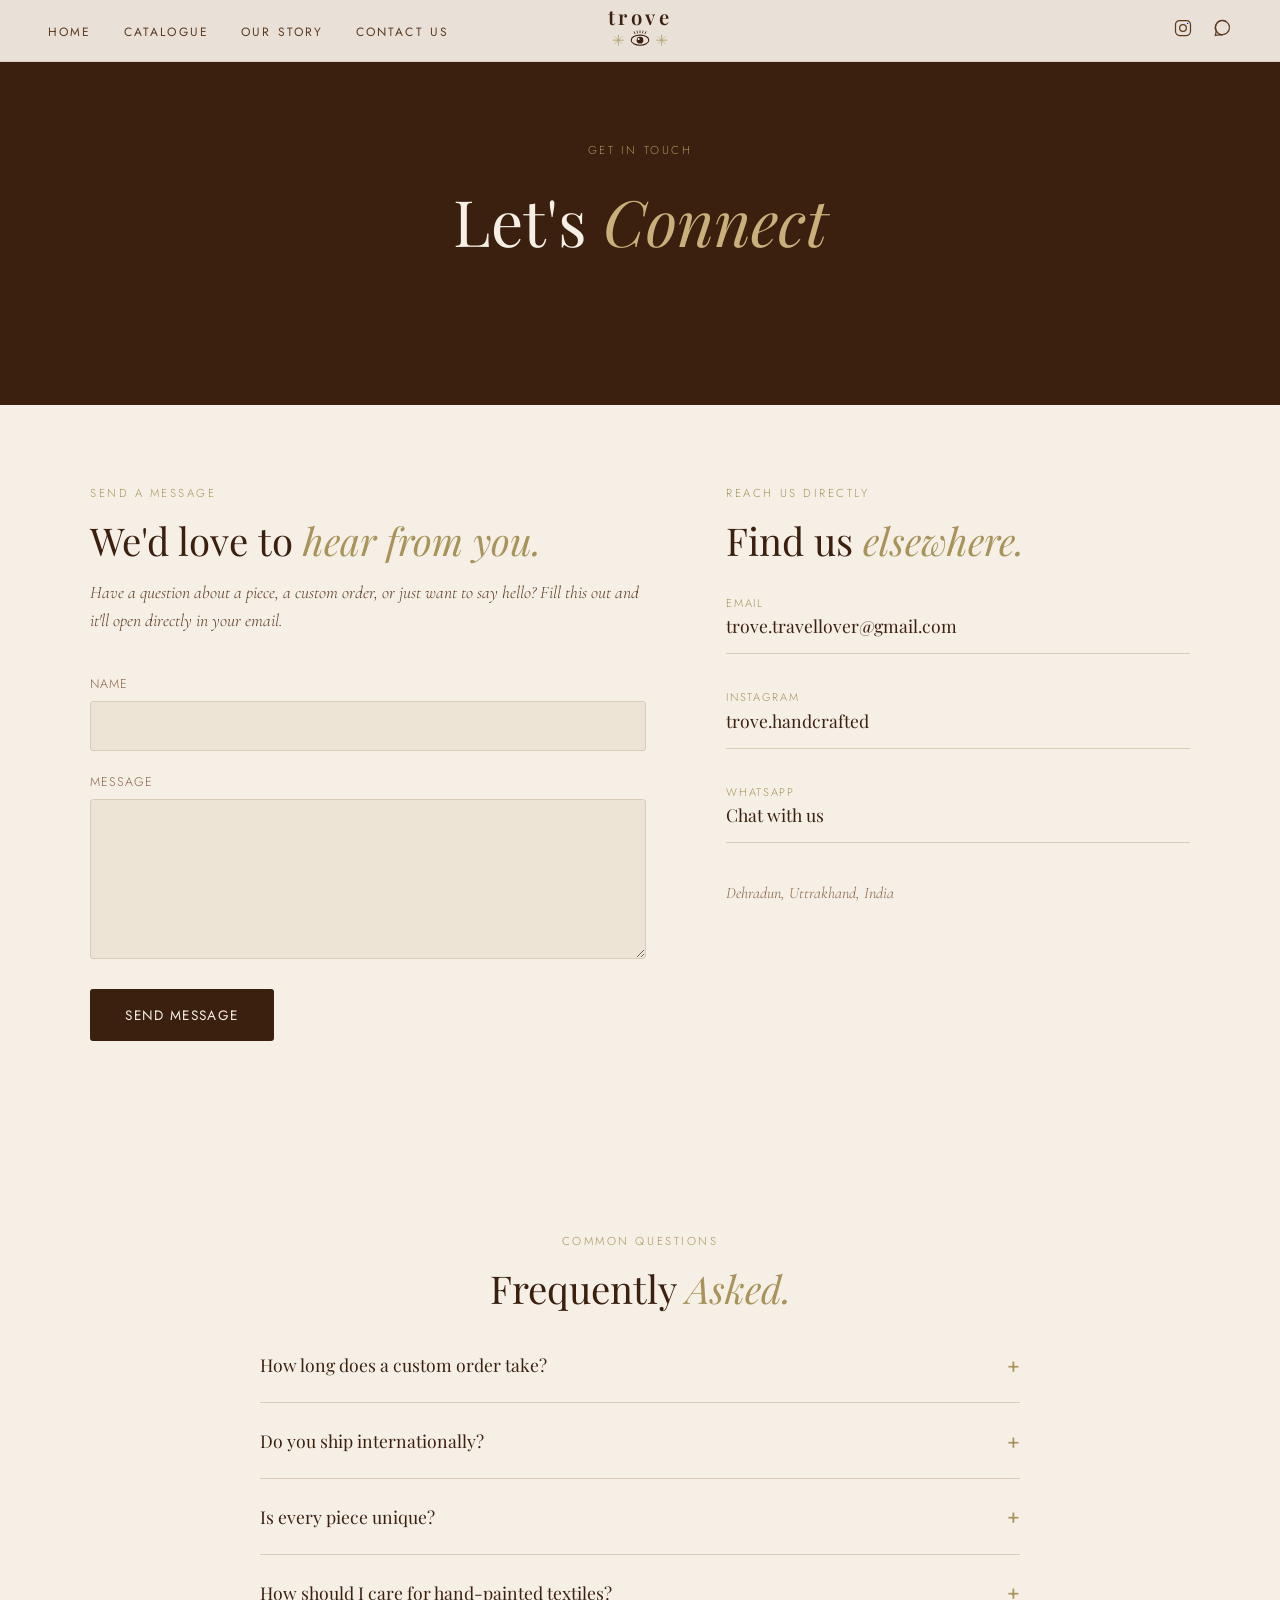
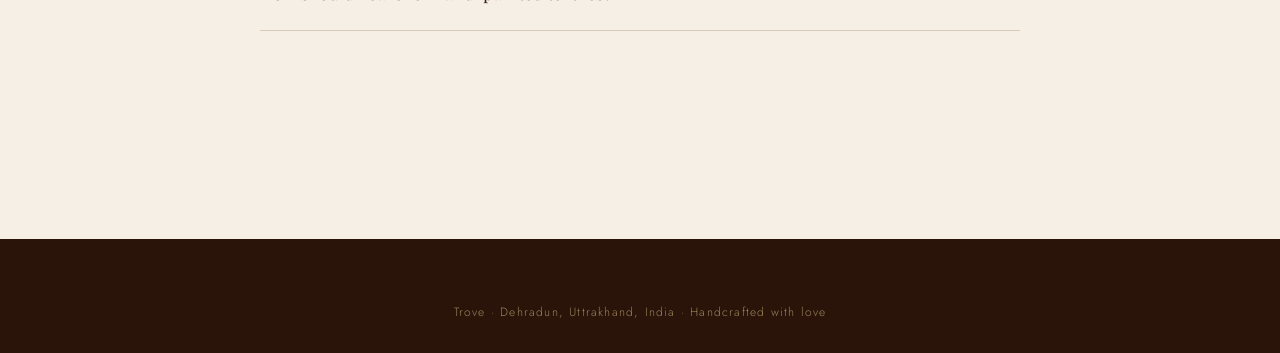
==== commit 5fcc575b: "change" ====
--- a/contact.html
+++ b/contact.html
@@ -134,7 +134,7 @@
                     </a>
                 </div>
 
-                <p class="contact-location">Jaipur, Rajasthan, India</p>
+                <p class="contact-location">Dehradun, Uttrakhand, India</p>
             </div>
 
         </div>
--- a/css/style.css
+++ b/css/style.css
@@ -1749,7 +1749,8 @@
   .product-gallery-track img {
       width: 100%;
       height: 100%;
-      object-fit: cover;
+      object-fit: contain;
+      background: var(--cream-dark);
       flex-shrink: 0;
       user-select: none;
       -webkit-user-drag: none;
